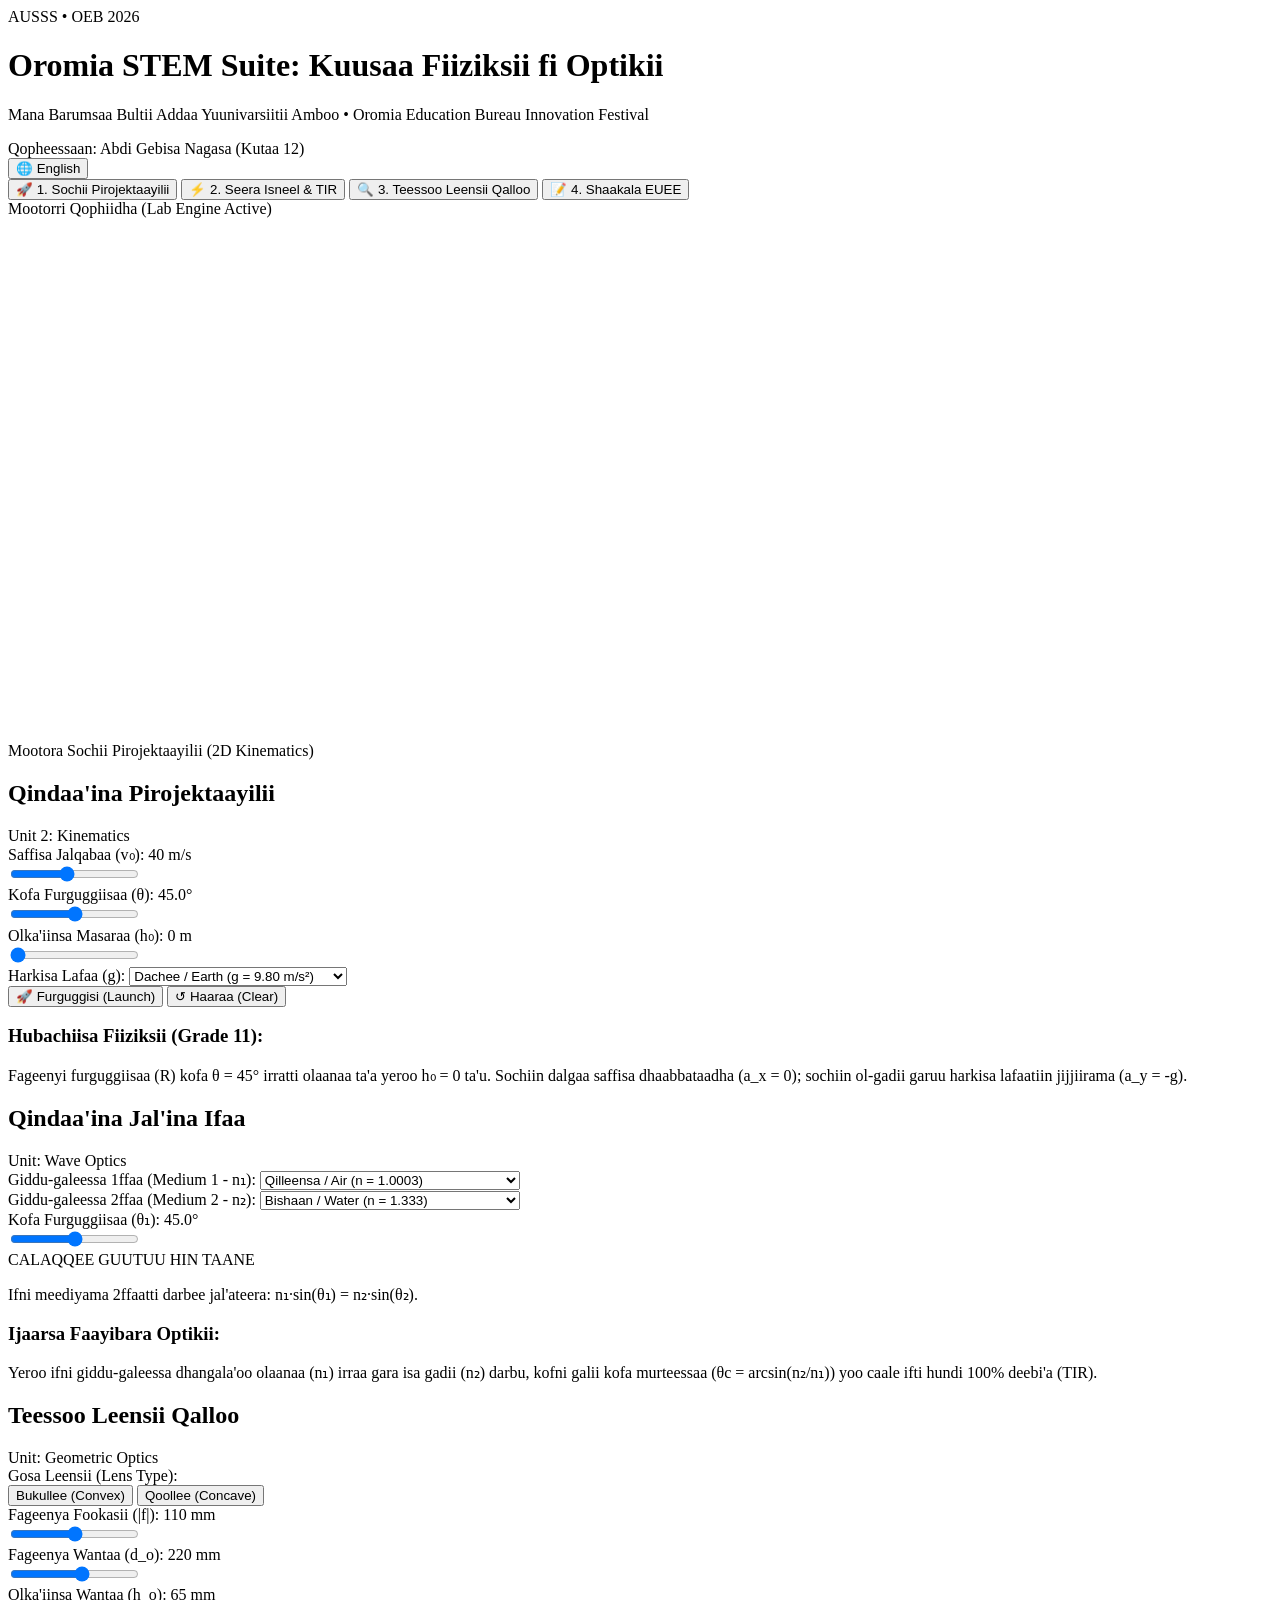
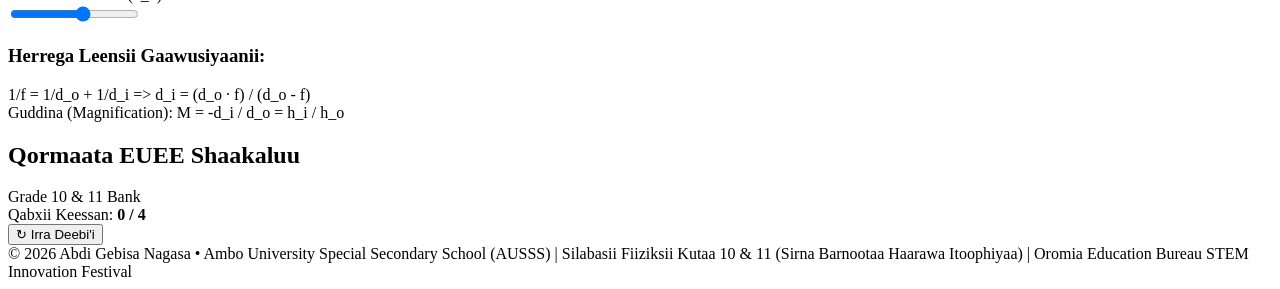
==== index.html @ c4fb2322 "Rename code (7).html to index.html" ====
<!DOCTYPE html>
<html lang="om">
<head>
  <meta charset="UTF-8" />
  <meta name="viewport" content="width=device-width, initial-scale=1.0" />
  <title>Oromia STEM Suite: Physics & Optics Lab | AUSSS</title>
  <meta name="description" content="Flagship STEM Workstation: 2D Projectile Motion, Snell's Law & TIR, Thin Lens Ray-Tracing, and EUEE National Exam Preparation. Created by Abdi Gebisa Nagasa (AUSSS) for the Oromia Education Bureau Innovation Festival 2026." />
  <link rel="stylesheet" href="style.css" />
  <link rel="preconnect" href="https://fonts.googleapis.com">
  <link rel="preconnect" href="https://fonts.gstatic.com" crossorigin>
  <link href="https://fonts.googleapis.com/css2?family=JetBrains+Mono:wght@400;600;700&family=Plus+Jakarta+Sans:wght@400;600;700;800&display=swap" rel="stylesheet">
</head>
<body>

  <!-- Top Technical Header -->
  <header class="app-header">
    <div class="header-brand">
      <div class="ausss-pill">AUSSS • OEB 2026</div>
      <div class="title-block">
        <h1 id="app-title">Oromia STEM Suite: Kuusaa Fiiziksii fi Optikii</h1>
        <p class="subtitle" id="app-subtitle">
          Mana Barumsaa Bultii Addaa Yuunivarsiitii Amboo • Oromia Education Bureau Innovation Festival
        </p>
      </div>
    </div>
    <div class="header-tools">
      <div class="dev-tag">
        <span class="dev-lbl" id="dev-lbl">Qopheessaan:</span>
        <span class="dev-name">Abdi Gebisa Nagasa (Kutaa 12)</span>
      </div>
      <button id="lang-toggle-btn" class="lang-toggle-btn" type="button" aria-label="Toggle language">
        <span class="lang-flag" aria-hidden="true">🌐</span>
        <span id="lang-current">English</span>
      </button>
    </div>
  </header>

  <!-- Technical Navigation Shelf -->
  <nav class="nav-shelf">
    <div class="mode-tabs" role="tablist">
      <button class="tab-btn active" role="tab" aria-selected="true" data-tab="projectile" id="tab-proj">
        <span class="tab-icon" aria-hidden="true">🚀</span>
        <span id="tab-lbl-proj">1. Sochii Pirojektaayilii</span>
      </button>
      <button class="tab-btn" role="tab" aria-selected="false" data-tab="refraction" id="tab-snell">
        <span class="tab-icon" aria-hidden="true">⚡</span>
        <span id="tab-lbl-snell">2. Seera Isneel & TIR</span>
      </button>
      <button class="tab-btn" role="tab" aria-selected="false" data-tab="lens" id="tab-lens">
        <span class="tab-icon" aria-hidden="true">🔍</span>
        <span id="tab-lbl-lens">3. Teessoo Leensii Qalloo</span>
      </button>
      <button class="tab-btn" role="tab" aria-selected="false" data-tab="euee" id="tab-euee">
        <span class="tab-icon" aria-hidden="true">📝</span>
        <span id="tab-lbl-euee">4. Shaakala EUEE</span>
      </button>
    </div>
    <div class="system-status">
      <span class="sys-dot"></span>
      <span id="sys-status-text">Mootorri Qophiidha (Lab Engine Active)</span>
    </div>
  </nav>

  <!-- Main Workstation Layout -->
  <main class="workstation-grid">

    <!-- Viewport Panel (Canvas & Telemetry) -->
    <section class="canvas-viewport" aria-label="Simulation Display">
      <div class="canvas-frame" id="canvas-frame">
        <canvas id="simCanvas" width="940" height="520"></canvas>
        <div class="canvas-floating-badge" id="canvas-badge">
          <span class="pulse-ring"></span>
          <span id="canvas-mode-text">Mootora Sochii Pirojektaayilii (2D Kinematics)</span>
        </div>
      </div>

      <!-- Real-Time Physics Telemetry Deck -->
      <div class="telemetry-bar" id="telemetry-deck">
        <!-- Injected via JavaScript based on active module -->
      </div>
    </section>

    <!-- Interactive Parameter Control Console -->
    <aside class="control-console" aria-label="Control Panel">

      <!-- ================= MODULE 1: PROJECTILE MOTION ================= -->
      <div class="console-module" id="panel-projectile">
        <div class="console-head">
          <h2 id="proj-panel-title">Qindaa'ina Pirojektaayilii</h2>
          <span class="unit-ref">Unit 2: Kinematics</span>
        </div>

        <div class="param-box">
          <div class="param-head">
            <label for="sl-v0" id="lbl-v0">Saffisa Jalqabaa (v₀):</label>
            <span class="num-out" id="out-v0">40 m/s</span>
          </div>
          <input type="range" id="sl-v0" min="5" max="85" step="1" value="40" />
        </div>

        <div class="param-box">
          <div class="param-head">
            <label for="sl-theta" id="lbl-theta">Kofa Furguggiisaa (θ):</label>
            <span class="num-out" id="out-theta">45.0°</span>
          </div>
          <input type="range" id="sl-theta" min="0" max="89" step="0.5" value="45" />
        </div>

        <div class="param-box">
          <div class="param-head">
            <label for="sl-h0" id="lbl-h0">Olka'iinsa Masaraa (h₀):</label>
            <span class="num-out" id="out-h0">0 m</span>
          </div>
          <input type="range" id="sl-h0" min="0" max="60" step="1" value="0" />
        </div>

        <div class="param-box">
          <label for="sel-gravity" id="lbl-gravity">Harkisa Lafaa (g):</label>
          <select id="sel-gravity" class="tech-select">
            <option value="9.80" selected>Dachee / Earth (g = 9.80 m/s²)</option>
            <option value="1.62">Ji'a / Moon (g = 1.62 m/s²)</option>
            <option value="3.71">Maarsii / Mars (g = 3.71 m/s²)</option>
            <option value="24.79">Jupitarii / Jupiter (g = 24.79 m/s²)</option>
          </select>
        </div>

        <div class="btn-cluster">
          <button id="btn-launch-proj" class="btn-action primary" type="button">
            🚀 <span id="lbl-btn-launch">Furguggisi (Launch)</span>
          </button>
          <button id="btn-reset-proj" class="btn-action secondary" type="button">
            ↺ <span id="lbl-btn-reset-proj">Haaraa (Clear)</span>
          </button>
        </div>

        <div class="pedagogy-card">
          <h3 id="proj-pedagogy-title">Hubachiisa Fiiziksii (Grade 11):</h3>
          <p id="proj-pedagogy-body">
            Fageenyi furguggiisaa (R) kofa θ = 45° irratti olaanaa ta'a yeroo h₀ = 0 ta'u. Sochiin dalgaa saffisa dhaabbataadha (a_x = 0); sochiin ol-gadii garuu harkisa lafaatiin jijjiirama (a_y = -g).
          </p>
        </div>
      </div>

      <!-- ================= MODULE 2: SNELL'S LAW & REFRACTION ================= -->
      <div class="console-module hidden" id="panel-refraction">
        <div class="console-head">
          <h2 id="snell-panel-title">Qindaa'ina Jal'ina Ifaa</h2>
          <span class="unit-ref">Unit: Wave Optics</span>
        </div>

        <div class="param-box">
          <label for="sel-med1" id="lbl-med1">Giddu-galeessa 1ffaa (Medium 1 - n₁):</label>
          <select id="sel-med1" class="tech-select">
            <option value="1.0000">Qilleensa Duwwaa / Vacuum (n = 1.000)</option>
            <option value="1.0003" selected>Qilleensa / Air (n = 1.0003)</option>
            <option value="1.3330">Bishaan / Water (n = 1.333)</option>
            <option value="1.5200">Gilaasii / Crown Glass (n = 1.520)</option>
            <option value="1.6600">Gilaasii Filitii / Flint Glass (n = 1.660)</option>
            <option value="2.4200">Daayimandii / Diamond (n = 2.420)</option>
          </select>
        </div>

        <div class="param-box">
          <label for="sel-med2" id="lbl-med2">Giddu-galeessa 2ffaa (Medium 2 - n₂):</label>
          <select id="sel-med2" class="tech-select">
            <option value="1.0000">Qilleensa Duwwaa / Vacuum (n = 1.000)</option>
            <option value="1.0003">Qilleensa / Air (n = 1.0003)</option>
            <option value="1.3330" selected>Bishaan / Water (n = 1.333)</option>
            <option value="1.5200">Gilaasii / Crown Glass (n = 1.520)</option>
            <option value="1.6600">Gilaasii Filitii / Flint Glass (n = 1.660)</option>
            <option value="2.4200">Daayimandii / Diamond (n = 2.420)</option>
          </select>
        </div>

        <div class="param-box">
          <div class="param-head">
            <label for="sl-theta1" id="lbl-theta1">Kofa Furguggiisaa (θ₁):</label>
            <span class="num-out" id="out-theta1">45.0°</span>
          </div>
          <input type="range" id="sl-theta1" min="0" max="89.5" step="0.5" value="45" />
        </div>

        <div id="tir-status-card" class="tir-status-box">
          <div class="tir-badge" id="tir-badge">CALAQQEE GUUTUU HIN TAANE</div>
          <p class="tir-desc" id="tir-desc">
            Ifni meediyama 2ffaatti darbee jal'ateera: n₁·sin(θ₁) = n₂·sin(θ₂).
          </p>
        </div>

        <div class="pedagogy-card">
          <h3 id="snell-pedagogy-title">Ijaarsa Faayibara Optikii:</h3>
          <p id="snell-pedagogy-body">
            Yeroo ifni giddu-galeessa dhangala'oo olaanaa (n₁) irraa gara isa gadii (n₂) darbu, kofni galii kofa murteessaa (θc = arcsin(n₂/n₁)) yoo caale ifti hundi 100% deebi'a (TIR).
          </p>
        </div>
      </div>

      <!-- ================= MODULE 3: THIN LENS BENCH ================= -->
      <div class="console-module hidden" id="panel-lens">
        <div class="console-head">
          <h2 id="lens-panel-title">Teessoo Leensii Qalloo</h2>
          <span class="unit-ref">Unit: Geometric Optics</span>
        </div>

        <div class="param-box">
          <label id="lbl-lens-type">Gosa Leensii (Lens Type):</label>
          <div class="btn-toggle">
            <button id="btn-convex" class="active" type="button">Bukullee (Convex)</button>
            <button id="btn-concave" type="button">Qoollee (Concave)</button>
          </div>
        </div>

        <div class="param-box">
          <div class="param-head">
            <label for="sl-focal" id="lbl-focal">Fageenya Fookasii (|f|):</label>
            <span class="num-out" id="out-focal">110 mm</span>
          </div>
          <input type="range" id="sl-focal" min="40" max="180" step="5" value="110" />
        </div>

        <div class="param-box">
          <div class="param-head">
            <label for="sl-do" id="lbl-do">Fageenya Wantaa (d_o):</label>
            <span class="num-out" id="out-do">220 mm</span>
          </div>
          <input type="range" id="sl-do" min="40" max="360" step="2" value="220" />
        </div>

        <div class="param-box">
          <div class="param-head">
            <label for="sl-ho" id="lbl-ho">Olka'iinsa Wantaa (h_o):</label>
            <span class="num-out" id="out-ho">65 mm</span>
          </div>
          <input type="range" id="sl-ho" min="20" max="100" step="2" value="65" />
        </div>

        <div class="pedagogy-card">
          <h3 id="lens-pedagogy-title">Herrega Leensii Gaawusiyaanii:</h3>
          <p id="lens-pedagogy-body">
            1/f = 1/d_o + 1/d_i  =>  d_i = (d_o · f) / (d_o - f)<br />
            Guddina (Magnification): M = -d_i / d_o = h_i / h_o
          </p>
        </div>
      </div>

      <!-- ================= MODULE 4: EUEE PREP ================= -->
      <div class="console-module hidden" id="panel-euee">
        <div class="console-head">
          <h2 id="euee-panel-title">Qormaata EUEE Shaakaluu</h2>
          <span class="unit-ref">Grade 10 & 11 Bank</span>
        </div>

        <div class="euee-quiz-container" id="quiz-container">
          <!-- Dynamically populated by JavaScript -->
        </div>

        <div class="quiz-score-board">
          <div class="score-readout">
            <span id="score-label">Qabxii Keessan:</span>
            <strong id="score-value">0 / 4</strong>
          </div>
          <button id="btn-quiz-reset" class="btn-action secondary" type="button">
            ↻ <span id="lbl-quiz-reset">Irra Deebi'i</span>
          </button>
        </div>
      </div>

    </aside>
  </main>

  <!-- Technical Footer -->
  <footer class="app-footer">
    <div class="footer-core">
      <span>© 2026 Abdi Gebisa Nagasa • Ambo University Special Secondary School (AUSSS)</span>
      <span class="footer-divider">|</span>
      <span id="footer-curriculum">Silabasii Fiiziksii Kutaa 10 & 11 (Sirna Barnootaa Haarawa Itoophiyaa)</span>
      <span class="footer-divider">|</span>
      <span>Oromia Education Bureau STEM Innovation Festival</span>
    </div>
  </footer>

  <script src="script.js"></script>
</body>
</html>
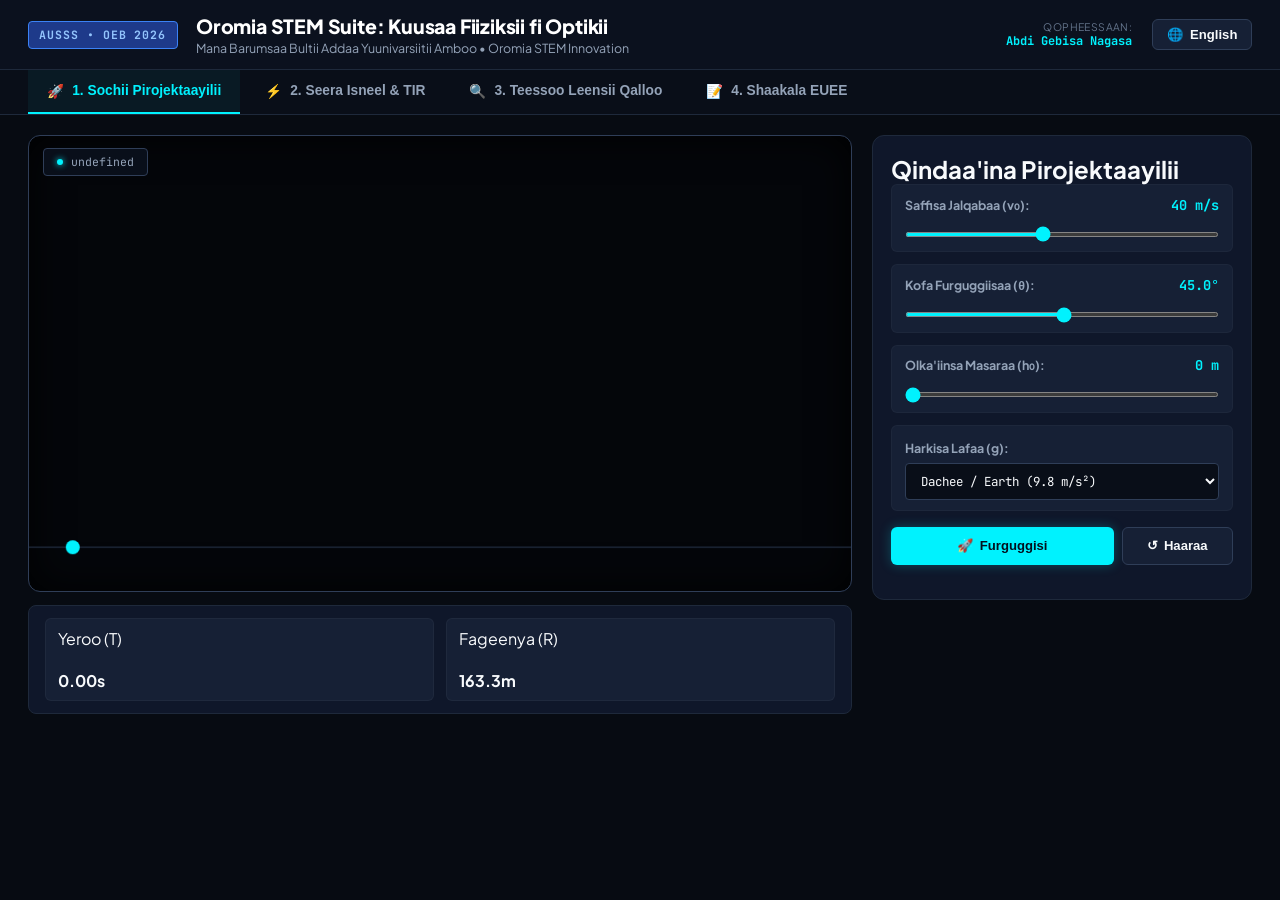
==== commit 429d5787: "Rename code (8).html to index.html" ====
--- a/index.html
+++ b/index.html
@@ -4,280 +4,130 @@
   <meta charset="UTF-8" />
   <meta name="viewport" content="width=device-width, initial-scale=1.0" />
   <title>Oromia STEM Suite: Physics & Optics Lab | AUSSS</title>
-  <meta name="description" content="Flagship STEM Workstation: 2D Projectile Motion, Snell's Law & TIR, Thin Lens Ray-Tracing, and EUEE National Exam Preparation. Created by Abdi Gebisa Nagasa (AUSSS) for the Oromia Education Bureau Innovation Festival 2026." />
   <link rel="stylesheet" href="style.css" />
-  <link rel="preconnect" href="https://fonts.googleapis.com">
-  <link rel="preconnect" href="https://fonts.gstatic.com" crossorigin>
-  <link href="https://fonts.googleapis.com/css2?family=JetBrains+Mono:wght@400;600;700&family=Plus+Jakarta+Sans:wght@400;600;700;800&display=swap" rel="stylesheet">
+  <link href="https://fonts.googleapis.com/css2?family=JetBrains+Mono:wght@400;700&family=Plus+Jakarta+Sans:wght@400;700;800&display=swap" rel="stylesheet">
 </head>
 <body>
 
-  <!-- Top Technical Header -->
   <header class="app-header">
     <div class="header-brand">
       <div class="ausss-pill">AUSSS • OEB 2026</div>
       <div class="title-block">
         <h1 id="app-title">Oromia STEM Suite: Kuusaa Fiiziksii fi Optikii</h1>
-        <p class="subtitle" id="app-subtitle">
-          Mana Barumsaa Bultii Addaa Yuunivarsiitii Amboo • Oromia Education Bureau Innovation Festival
-        </p>
+        <p class="subtitle" id="app-subtitle">Mana Barumsaa Bultii Addaa Yuunivarsiitii Amboo • Oromia STEM Innovation</p>
       </div>
     </div>
     <div class="header-tools">
       <div class="dev-tag">
         <span class="dev-lbl" id="dev-lbl">Qopheessaan:</span>
-        <span class="dev-name">Abdi Gebisa Nagasa (Kutaa 12)</span>
+        <span class="dev-name">Abdi Gebisa Nagasa</span>
       </div>
-      <button id="lang-toggle-btn" class="lang-toggle-btn" type="button" aria-label="Toggle language">
-        <span class="lang-flag" aria-hidden="true">🌐</span>
-        <span id="lang-current">English</span>
+      <button id="lang-toggle-btn" class="lang-toggle-btn" onclick="toggleLanguage()">
+        🌐 <span id="lang-current">English</span>
       </button>
     </div>
   </header>
 
-  <!-- Technical Navigation Shelf -->
   <nav class="nav-shelf">
-    <div class="mode-tabs" role="tablist">
-      <button class="tab-btn active" role="tab" aria-selected="true" data-tab="projectile" id="tab-proj">
-        <span class="tab-icon" aria-hidden="true">🚀</span>
-        <span id="tab-lbl-proj">1. Sochii Pirojektaayilii</span>
-      </button>
-      <button class="tab-btn" role="tab" aria-selected="false" data-tab="refraction" id="tab-snell">
-        <span class="tab-icon" aria-hidden="true">⚡</span>
-        <span id="tab-lbl-snell">2. Seera Isneel & TIR</span>
-      </button>
-      <button class="tab-btn" role="tab" aria-selected="false" data-tab="lens" id="tab-lens">
-        <span class="tab-icon" aria-hidden="true">🔍</span>
-        <span id="tab-lbl-lens">3. Teessoo Leensii Qalloo</span>
-      </button>
-      <button class="tab-btn" role="tab" aria-selected="false" data-tab="euee" id="tab-euee">
-        <span class="tab-icon" aria-hidden="true">📝</span>
-        <span id="tab-lbl-euee">4. Shaakala EUEE</span>
-      </button>
-    </div>
-    <div class="system-status">
-      <span class="sys-dot"></span>
-      <span id="sys-status-text">Mootorri Qophiidha (Lab Engine Active)</span>
+    <div class="mode-tabs">
+      <button class="tab-btn active" id="tab-projectile" onclick="switchTab('projectile')">🚀 <span id="tab-lbl-proj">1. Sochii Pirojektaayilii</span></button>
+      <button class="tab-btn" id="tab-refraction" onclick="switchTab('refraction')">⚡ <span id="tab-lbl-snell">2. Seera Isneel & TIR</span></button>
+      <button class="tab-btn" id="tab-lens" onclick="switchTab('lens')">🔍 <span id="tab-lbl-lens">3. Teessoo Leensii Qalloo</span></button>
+      <button class="tab-btn" id="tab-euee" onclick="switchTab('euee')">📝 <span id="tab-lbl-euee">4. Shaakala EUEE</span></button>
     </div>
   </nav>
 
-  <!-- Main Workstation Layout -->
   <main class="workstation-grid">
+    <section class="canvas-viewport">
+      <div class="canvas-frame">
+        <canvas id="simCanvas" width="940" height="520"></canvas>
+        <div class="canvas-floating-badge"><span class="pulse-ring"></span> <span id="canvas-mode-text">Mootora Sochii Pirojektaayilii</span></div>
+      </div>
+      <div class="telemetry-bar" id="telemetry-deck"></div>
+    </section>
 
-    <!-- Viewport Panel (Canvas & Telemetry) -->
-    <section class="canvas-viewport" aria-label="Simulation Display">
-      <div class="canvas-frame" id="canvas-frame">
-        <canvas id="simCanvas" width="940" height="520"></canvas>
-        <div class="canvas-floating-badge" id="canvas-badge">
-          <span class="pulse-ring"></span>
-          <span id="canvas-mode-text">Mootora Sochii Pirojektaayilii (2D Kinematics)</span>
+    <aside class="control-console">
+      <!-- PANEL 1: PROJECTILE -->
+      <div class="console-module" id="panel-projectile">
+        <h2 id="proj-panel-title">Qindaa'ina Pirojektaayilii</h2>
+        <div class="param-box">
+            <div class="param-head"><label id="lbl-v0">Saffisa Jalqabaa (v₀):</label><span class="num-out" id="out-v0">40 m/s</span></div>
+            <input type="range" id="sl-v0" min="5" max="85" value="40" oninput="updatePhysics()">
+        </div>
+        <div class="param-box">
+            <div class="param-head"><label id="lbl-theta">Kofa Furguggiisaa (θ):</label><span class="num-out" id="out-theta">45.0°</span></div>
+            <input type="range" id="sl-theta" min="0" max="89" step="0.5" value="45" oninput="updatePhysics()">
+        </div>
+        <div class="param-box">
+            <div class="param-head"><label id="lbl-h0">Olka'iinsa Masaraa (h₀):</label><span class="num-out" id="out-h0">0 m</span></div>
+            <input type="range" id="sl-h0" min="0" max="60" value="0" oninput="updatePhysics()">
+        </div>
+        <div class="param-box">
+            <label id="lbl-gravity">Harkisa Lafaa (g):</label>
+            <select id="sel-gravity" class="tech-select" onchange="updatePhysics()">
+                <option value="9.80">Dachee / Earth (9.8 m/s²)</option>
+                <option value="1.62">Ji'a / Moon (1.6 m/s²)</option>
+            </select>
+        </div>
+        <div class="btn-cluster">
+            <button class="btn-action primary" onclick="launchProjectile()">🚀 <span id="lbl-btn-launch">Furguggisi</span></button>
+            <button class="btn-action secondary" onclick="resetProjectile()">↺ <span id="lbl-btn-reset-proj">Haaraa</span></button>
         </div>
       </div>
 
-      <!-- Real-Time Physics Telemetry Deck -->
-      <div class="telemetry-bar" id="telemetry-deck">
-        <!-- Injected via JavaScript based on active module -->
-      </div>
-    </section>
-
-    <!-- Interactive Parameter Control Console -->
-    <aside class="control-console" aria-label="Control Panel">
-
-      <!-- ================= MODULE 1: PROJECTILE MOTION ================= -->
-      <div class="console-module" id="panel-projectile">
-        <div class="console-head">
-          <h2 id="proj-panel-title">Qindaa'ina Pirojektaayilii</h2>
-          <span class="unit-ref">Unit 2: Kinematics</span>
-        </div>
-
+      <!-- PANEL 2: SNELL -->
+      <div class="console-module hidden" id="panel-refraction">
+        <h2 id="snell-panel-title">Qindaa'ina Jal'ina Ifaa</h2>
         <div class="param-box">
-          <div class="param-head">
-            <label for="sl-v0" id="lbl-v0">Saffisa Jalqabaa (v₀):</label>
-            <span class="num-out" id="out-v0">40 m/s</span>
-          </div>
-          <input type="range" id="sl-v0" min="5" max="85" step="1" value="40" />
-        </div>
-
-        <div class="param-box">
-          <div class="param-head">
-            <label for="sl-theta" id="lbl-theta">Kofa Furguggiisaa (θ):</label>
-            <span class="num-out" id="out-theta">45.0°</span>
-          </div>
-          <input type="range" id="sl-theta" min="0" max="89" step="0.5" value="45" />
-        </div>
-
-        <div class="param-box">
-          <div class="param-head">
-            <label for="sl-h0" id="lbl-h0">Olka'iinsa Masaraa (h₀):</label>
-            <span class="num-out" id="out-h0">0 m</span>
-          </div>
-          <input type="range" id="sl-h0" min="0" max="60" step="1" value="0" />
-        </div>
-
-        <div class="param-box">
-          <label for="sel-gravity" id="lbl-gravity">Harkisa Lafaa (g):</label>
-          <select id="sel-gravity" class="tech-select">
-            <option value="9.80" selected>Dachee / Earth (g = 9.80 m/s²)</option>
-            <option value="1.62">Ji'a / Moon (g = 1.62 m/s²)</option>
-            <option value="3.71">Maarsii / Mars (g = 3.71 m/s²)</option>
-            <option value="24.79">Jupitarii / Jupiter (g = 24.79 m/s²)</option>
+          <label id="lbl-med1">Giddu-galeessa 1ffaa (n₁):</label>
+          <select id="sel-med1" class="tech-select" onchange="updatePhysics()">
+            <option value="1.0003">Qilleensa / Air</option>
+            <option value="1.333">Bishaan / Water</option>
+            <option value="1.52">Gilaasii / Glass</option>
           </select>
         </div>
+        <div class="param-box">
+          <label id="lbl-med2">Giddu-galeessa 2ffaa (n₂):</label>
+          <select id="sel-med2" class="tech-select" onchange="updatePhysics()">
+            <option value="1.333">Bishaan / Water</option>
+            <option value="1.0003">Qilleensa / Air</option>
+            <option value="2.42">Daayimandii / Diamond</option>
+          </select>
+        </div>
+        <div class="param-box">
+          <div class="param-head"><label id="lbl-theta1">Kofa Furguggiisaa (θ₁):</label><span class="num-out" id="out-theta1">45.0°</span></div>
+          <input type="range" id="sl-theta1" min="0" max="89.5" step="0.5" value="45" oninput="updatePhysics()">
+        </div>
+        <div id="tir-status-card" class="tir-status-box"><div class="tir-badge" id="tir-badge">NORMAL</div><p id="tir-desc">n₁·sin(θ₁) = n₂·sin(θ₂)</p></div>
+      </div>
 
-        <div class="btn-cluster">
-          <button id="btn-launch-proj" class="btn-action primary" type="button">
-            🚀 <span id="lbl-btn-launch">Furguggisi (Launch)</span>
-          </button>
-          <button id="btn-reset-proj" class="btn-action secondary" type="button">
-            ↺ <span id="lbl-btn-reset-proj">Haaraa (Clear)</span>
-          </button>
+      <!-- PANEL 3: LENS -->
+      <div class="console-module hidden" id="panel-lens">
+        <h2 id="lens-panel-title">Teessoo Leensii Qalloo</h2>
+        <div class="param-box">
+          <div class="btn-toggle">
+            <button id="btn-convex" class="active" onclick="setLensType('convex')">Bukullee</button>
+            <button id="btn-concave" onclick="setLensType('concave')">Qoollee</button>
+          </div>
         </div>
-
-        <div class="pedagogy-card">
-          <h3 id="proj-pedagogy-title">Hubachiisa Fiiziksii (Grade 11):</h3>
-          <p id="proj-pedagogy-body">
-            Fageenyi furguggiisaa (R) kofa θ = 45° irratti olaanaa ta'a yeroo h₀ = 0 ta'u. Sochiin dalgaa saffisa dhaabbataadha (a_x = 0); sochiin ol-gadii garuu harkisa lafaatiin jijjiirama (a_y = -g).
-          </p>
+        <div class="param-box">
+          <div class="param-head"><label id="lbl-focal">Fageenya Fookasii:</label><span class="num-out" id="out-focal">100mm</span></div>
+          <input type="range" id="sl-focal" min="40" max="180" value="100" oninput="updatePhysics()">
+        </div>
+        <div class="param-box">
+          <div class="param-head"><label id="lbl-do">Fageenya Wantaa:</label><span class="num-out" id="out-do">200mm</span></div>
+          <input type="range" id="sl-do" min="30" max="360" value="200" oninput="updatePhysics()">
         </div>
       </div>
 
-      <!-- ================= MODULE 2: SNELL'S LAW & REFRACTION ================= -->
-      <div class="console-module hidden" id="panel-refraction">
-        <div class="console-head">
-          <h2 id="snell-panel-title">Qindaa'ina Jal'ina Ifaa</h2>
-          <span class="unit-ref">Unit: Wave Optics</span>
-        </div>
-
-        <div class="param-box">
-          <label for="sel-med1" id="lbl-med1">Giddu-galeessa 1ffaa (Medium 1 - n₁):</label>
-          <select id="sel-med1" class="tech-select">
-            <option value="1.0000">Qilleensa Duwwaa / Vacuum (n = 1.000)</option>
-            <option value="1.0003" selected>Qilleensa / Air (n = 1.0003)</option>
-            <option value="1.3330">Bishaan / Water (n = 1.333)</option>
-            <option value="1.5200">Gilaasii / Crown Glass (n = 1.520)</option>
-            <option value="1.6600">Gilaasii Filitii / Flint Glass (n = 1.660)</option>
-            <option value="2.4200">Daayimandii / Diamond (n = 2.420)</option>
-          </select>
-        </div>
-
-        <div class="param-box">
-          <label for="sel-med2" id="lbl-med2">Giddu-galeessa 2ffaa (Medium 2 - n₂):</label>
-          <select id="sel-med2" class="tech-select">
-            <option value="1.0000">Qilleensa Duwwaa / Vacuum (n = 1.000)</option>
-            <option value="1.0003">Qilleensa / Air (n = 1.0003)</option>
-            <option value="1.3330" selected>Bishaan / Water (n = 1.333)</option>
-            <option value="1.5200">Gilaasii / Crown Glass (n = 1.520)</option>
-            <option value="1.6600">Gilaasii Filitii / Flint Glass (n = 1.660)</option>
-            <option value="2.4200">Daayimandii / Diamond (n = 2.420)</option>
-          </select>
-        </div>
-
-        <div class="param-box">
-          <div class="param-head">
-            <label for="sl-theta1" id="lbl-theta1">Kofa Furguggiisaa (θ₁):</label>
-            <span class="num-out" id="out-theta1">45.0°</span>
-          </div>
-          <input type="range" id="sl-theta1" min="0" max="89.5" step="0.5" value="45" />
-        </div>
-
-        <div id="tir-status-card" class="tir-status-box">
-          <div class="tir-badge" id="tir-badge">CALAQQEE GUUTUU HIN TAANE</div>
-          <p class="tir-desc" id="tir-desc">
-            Ifni meediyama 2ffaatti darbee jal'ateera: n₁·sin(θ₁) = n₂·sin(θ₂).
-          </p>
-        </div>
-
-        <div class="pedagogy-card">
-          <h3 id="snell-pedagogy-title">Ijaarsa Faayibara Optikii:</h3>
-          <p id="snell-pedagogy-body">
-            Yeroo ifni giddu-galeessa dhangala'oo olaanaa (n₁) irraa gara isa gadii (n₂) darbu, kofni galii kofa murteessaa (θc = arcsin(n₂/n₁)) yoo caale ifti hundi 100% deebi'a (TIR).
-          </p>
-        </div>
+      <!-- PANEL 4: EUEE -->
+      <div class="console-module hidden" id="panel-euee">
+        <h2 id="euee-panel-title">Shaakala Qormaata EUEE</h2>
+        <div id="quiz-container"></div>
+        <div class="quiz-score-board"><span id="score-label">Score:</span> <strong id="score-value">0/0</strong></div>
       </div>
-
-      <!-- ================= MODULE 3: THIN LENS BENCH ================= -->
-      <div class="console-module hidden" id="panel-lens">
-        <div class="console-head">
-          <h2 id="lens-panel-title">Teessoo Leensii Qalloo</h2>
-          <span class="unit-ref">Unit: Geometric Optics</span>
-        </div>
-
-        <div class="param-box">
-          <label id="lbl-lens-type">Gosa Leensii (Lens Type):</label>
-          <div class="btn-toggle">
-            <button id="btn-convex" class="active" type="button">Bukullee (Convex)</button>
-            <button id="btn-concave" type="button">Qoollee (Concave)</button>
-          </div>
-        </div>
-
-        <div class="param-box">
-          <div class="param-head">
-            <label for="sl-focal" id="lbl-focal">Fageenya Fookasii (|f|):</label>
-            <span class="num-out" id="out-focal">110 mm</span>
-          </div>
-          <input type="range" id="sl-focal" min="40" max="180" step="5" value="110" />
-        </div>
-
-        <div class="param-box">
-          <div class="param-head">
-            <label for="sl-do" id="lbl-do">Fageenya Wantaa (d_o):</label>
-            <span class="num-out" id="out-do">220 mm</span>
-          </div>
-          <input type="range" id="sl-do" min="40" max="360" step="2" value="220" />
-        </div>
-
-        <div class="param-box">
-          <div class="param-head">
-            <label for="sl-ho" id="lbl-ho">Olka'iinsa Wantaa (h_o):</label>
-            <span class="num-out" id="out-ho">65 mm</span>
-          </div>
-          <input type="range" id="sl-ho" min="20" max="100" step="2" value="65" />
-        </div>
-
-        <div class="pedagogy-card">
-          <h3 id="lens-pedagogy-title">Herrega Leensii Gaawusiyaanii:</h3>
-          <p id="lens-pedagogy-body">
-            1/f = 1/d_o + 1/d_i  =>  d_i = (d_o · f) / (d_o - f)<br />
-            Guddina (Magnification): M = -d_i / d_o = h_i / h_o
-          </p>
-        </div>
-      </div>
-
-      <!-- ================= MODULE 4: EUEE PREP ================= -->
-      <div class="console-module hidden" id="panel-euee">
-        <div class="console-head">
-          <h2 id="euee-panel-title">Qormaata EUEE Shaakaluu</h2>
-          <span class="unit-ref">Grade 10 & 11 Bank</span>
-        </div>
-
-        <div class="euee-quiz-container" id="quiz-container">
-          <!-- Dynamically populated by JavaScript -->
-        </div>
-
-        <div class="quiz-score-board">
-          <div class="score-readout">
-            <span id="score-label">Qabxii Keessan:</span>
-            <strong id="score-value">0 / 4</strong>
-          </div>
-          <button id="btn-quiz-reset" class="btn-action secondary" type="button">
-            ↻ <span id="lbl-quiz-reset">Irra Deebi'i</span>
-          </button>
-        </div>
-      </div>
-
     </aside>
   </main>
-
-  <!-- Technical Footer -->
-  <footer class="app-footer">
-    <div class="footer-core">
-      <span>© 2026 Abdi Gebisa Nagasa • Ambo University Special Secondary School (AUSSS)</span>
-      <span class="footer-divider">|</span>
-      <span id="footer-curriculum">Silabasii Fiiziksii Kutaa 10 & 11 (Sirna Barnootaa Haarawa Itoophiyaa)</span>
-      <span class="footer-divider">|</span>
-      <span>Oromia Education Bureau STEM Innovation Festival</span>
-    </div>
-  </footer>
 
   <script src="script.js"></script>
 </body>
--- a/style.css
+++ b/style.css
@@ -0,0 +1,655 @@
+/* =============================================================================
+   OROMIA STEM SUITE - UNIFIED DESIGN SYSTEM
+   Author: Abdi Gebisa Nagasa (AUSSS Grade 12)
+   Theme: Obsidian Research Station (#070b12) with Photonic Neon Accents
+   Zero external dependencies. 100% pure responsive CSS.
+   ============================================================================= */
+
+:root {
+  --bg-deep: #070b12;
+  --bg-shelf: #0b111e;
+  --bg-panel: #0f172a;
+  --bg-card: #162035;
+  --bg-input: #090e18;
+
+  --border-dim: #1e293b;
+  --border-bright: #2f3e58;
+
+  --text-main: #f8fafc;
+  --text-muted: #94a3b8;
+  --text-dim: #64748b;
+
+  --accent-cyan: #00f2fe;
+  --accent-cyan-glow: rgba(0, 242, 254, 0.25);
+  --accent-emerald: #10b981;
+  --accent-emerald-glow: rgba(16, 185, 129, 0.25);
+  --accent-amber: #f59e0b;
+  --accent-rose: #f43f5e;
+  --accent-blue: #3b82f6;
+
+  --font-mono: "JetBrains Mono", Consolas, Menlo, monospace;
+  --font-sans: "Plus Jakarta Sans", -apple-system, BlinkMacSystemFont, "Segoe UI", Roboto, sans-serif;
+  --transition: all 0.2s cubic-bezier(0.4, 0, 0.2, 1);
+}
+
+* {
+  margin: 0;
+  padding: 0;
+  box-sizing: border-box;
+}
+
+body {
+  background-color: var(--bg-deep);
+  color: var(--text-main);
+  font-family: var(--font-sans);
+  min-height: 100vh;
+  display: flex;
+  flex-direction: column;
+  overflow-x: hidden;
+}
+
+/* ----------------- TOP HEADER ----------------- */
+.app-header {
+  background: var(--bg-shelf);
+  border-bottom: 1px solid var(--border-dim);
+  padding: 0.85rem 1.75rem;
+  display: flex;
+  justify-content: space-between;
+  align-items: center;
+  gap: 1.5rem;
+}
+
+.header-brand {
+  display: flex;
+  align-items: center;
+  gap: 1.15rem;
+}
+
+.ausss-pill {
+  background: #1e3a8a;
+  color: #93c5fd;
+  border: 1px solid #3b82f6;
+  font-family: var(--font-mono);
+  font-size: 0.72rem;
+  font-weight: 700;
+  letter-spacing: 0.08em;
+  padding: 0.35rem 0.65rem;
+  border-radius: 4px;
+  white-space: nowrap;
+}
+
+.title-block h1 {
+  font-size: 1.22rem;
+  font-weight: 800;
+  color: #ffffff;
+  letter-spacing: -0.01em;
+}
+
+.title-block .subtitle {
+  font-size: 0.78rem;
+  color: var(--text-muted);
+  margin-top: 2px;
+}
+
+.header-tools {
+  display: flex;
+  align-items: center;
+  gap: 1.25rem;
+}
+
+.dev-tag {
+  display: flex;
+  flex-direction: column;
+  align-items: flex-end;
+  font-size: 0.75rem;
+  line-height: 1.3;
+}
+
+.dev-lbl {
+  color: var(--text-dim);
+  text-transform: uppercase;
+  font-size: 0.65rem;
+  letter-spacing: 0.04em;
+}
+
+.dev-name {
+  color: var(--accent-cyan);
+  font-weight: 700;
+  font-family: var(--font-mono);
+}
+
+.lang-toggle-btn {
+  background: var(--bg-card);
+  border: 1px solid var(--border-bright);
+  color: var(--text-main);
+  padding: 0.45rem 0.85rem;
+  border-radius: 6px;
+  font-size: 0.82rem;
+  font-weight: 700;
+  cursor: pointer;
+  display: inline-flex;
+  align-items: center;
+  gap: 0.45rem;
+  transition: var(--transition);
+}
+
+.lang-toggle-btn:hover {
+  border-color: var(--accent-cyan);
+  background: #1e2c45;
+  transform: translateY(-1px);
+}
+
+/* ----------------- SUB-NAVIGATION SHELF ----------------- */
+.nav-shelf {
+  background: #090e18;
+  border-bottom: 1px solid var(--border-dim);
+  padding: 0 1.75rem;
+  display: flex;
+  justify-content: space-between;
+  align-items: center;
+}
+
+.mode-tabs {
+  display: flex;
+  gap: 0.35rem;
+}
+
+.tab-btn {
+  background: transparent;
+  border: none;
+  border-bottom: 2.5px solid transparent;
+  color: var(--text-muted);
+  padding: 0.8rem 1.2rem;
+  font-size: 0.86rem;
+  font-weight: 700;
+  cursor: pointer;
+  display: inline-flex;
+  align-items: center;
+  gap: 0.5rem;
+  transition: var(--transition);
+}
+
+.tab-btn:hover {
+  color: #ffffff;
+}
+
+.tab-btn.active {
+  color: var(--accent-cyan);
+  border-bottom-color: var(--accent-cyan);
+  background: rgba(0, 242, 254, 0.05);
+}
+
+.system-status {
+  display: flex;
+  align-items: center;
+  gap: 0.5rem;
+  font-family: var(--font-mono);
+  font-size: 0.72rem;
+  color: var(--text-muted);
+}
+
+.sys-dot {
+  width: 7px;
+  height: 7px;
+  border-radius: 50%;
+  background: var(--accent-emerald);
+  box-shadow: 0 0 8px var(--accent-emerald);
+}
+
+/* ----------------- MAIN WORKBENCH GRID ----------------- */
+.workstation-grid {
+  flex: 1;
+  display: grid;
+  grid-template-columns: 1fr 380px;
+  gap: 1.25rem;
+  padding: 1.25rem 1.75rem;
+  max-width: 1650px;
+  margin: 0 auto;
+  width: 100%;
+}
+
+/* ----------------- CANVAS VIEWPORT ----------------- */
+.canvas-viewport {
+  display: flex;
+  flex-direction: column;
+  gap: 0.85rem;
+}
+
+.canvas-frame {
+  position: relative;
+  background: #04060a;
+  border: 1px solid var(--border-bright);
+  border-radius: 12px;
+  overflow: hidden;
+  box-shadow: inset 0 0 40px rgba(0, 0, 0, 0.9);
+}
+
+#simCanvas {
+  display: block;
+  width: 100%;
+  height: auto;
+  cursor: crosshair;
+}
+
+.canvas-floating-badge {
+  position: absolute;
+  top: 12px;
+  left: 14px;
+  background: rgba(11, 17, 30, 0.85);
+  border: 1px solid var(--border-bright);
+  padding: 0.35rem 0.8rem;
+  border-radius: 4px;
+  font-size: 0.72rem;
+  font-family: var(--font-mono);
+  color: var(--text-muted);
+  display: inline-flex;
+  align-items: center;
+  gap: 0.5rem;
+  pointer-events: none;
+}
+
+.pulse-ring {
+  width: 6px;
+  height: 6px;
+  border-radius: 50%;
+  background: var(--accent-cyan);
+  box-shadow: 0 0 6px var(--accent-cyan);
+}
+
+/* ----------------- TELEMETRY DOCK ----------------- */
+.telemetry-bar {
+  background: var(--bg-panel);
+  border: 1px solid var(--border-dim);
+  border-radius: 8px;
+  padding: 0.75rem 1rem;
+  display: grid;
+  grid-template-columns: repeat(auto-fit, minmax(150px, 1fr));
+  gap: 0.75rem;
+}
+
+.telemetry-node {
+  background: var(--bg-card);
+  border: 1px solid rgba(255, 255, 255, 0.04);
+  border-radius: 6px;
+  padding: 0.55rem 0.75rem;
+  display: flex;
+  flex-direction: column;
+}
+
+.telemetry-lbl {
+  font-size: 0.68rem;
+  color: var(--text-dim);
+  text-transform: uppercase;
+  font-family: var(--font-mono);
+  letter-spacing: 0.04em;
+  font-weight: 600;
+}
+
+.telemetry-val {
+  font-family: var(--font-mono);
+  font-size: 1.12rem;
+  font-weight: 700;
+  margin-top: 3px;
+  color: #ffffff;
+}
+
+.telemetry-val.cyan { color: var(--accent-cyan); }
+.telemetry-val.emerald { color: var(--accent-emerald); }
+.telemetry-val.amber { color: var(--accent-amber); }
+.telemetry-val.rose { color: var(--accent-rose); }
+
+/* ----------------- CONTROL CONSOLE ----------------- */
+.control-console {
+  background: var(--bg-panel);
+  border: 1px solid var(--border-dim);
+  border-radius: 12px;
+  padding: 1.15rem;
+  height: fit-content;
+}
+
+.console-head {
+  display: flex;
+  justify-content: space-between;
+  align-items: center;
+  border-bottom: 1px solid var(--border-dim);
+  padding-bottom: 0.75rem;
+  margin-bottom: 1rem;
+}
+
+.console-head h2 {
+  font-size: 0.98rem;
+  font-weight: 800;
+  color: #ffffff;
+}
+
+.unit-ref {
+  font-family: var(--font-mono);
+  font-size: 0.68rem;
+  color: var(--accent-cyan);
+  background: rgba(0, 242, 254, 0.08);
+  border: 1px solid rgba(0, 242, 254, 0.2);
+  padding: 2px 6px;
+  border-radius: 4px;
+}
+
+.param-box {
+  background: var(--bg-card);
+  border: 1px solid rgba(255, 255, 255, 0.03);
+  border-radius: 6px;
+  padding: 0.65rem 0.8rem;
+  margin-bottom: 0.75rem;
+}
+
+.param-head {
+  display: flex;
+  justify-content: space-between;
+  align-items: center;
+  margin-bottom: 0.4rem;
+}
+
+.param-head label,
+.param-box label {
+  font-size: 0.78rem;
+  color: var(--text-muted);
+  font-weight: 700;
+}
+
+.num-out {
+  font-family: var(--font-mono);
+  color: var(--accent-cyan);
+  font-size: 0.85rem;
+  font-weight: 700;
+}
+
+input[type="range"] {
+  width: 100%;
+  accent-color: var(--accent-cyan);
+  cursor: pointer;
+  height: 5px;
+  background: var(--bg-input);
+  border-radius: 4px;
+}
+
+.tech-select {
+  width: 100%;
+  background: var(--bg-input);
+  border: 1px solid var(--border-bright);
+  color: var(--text-main);
+  padding: 0.5rem 0.65rem;
+  border-radius: 4px;
+  font-family: var(--font-mono);
+  font-size: 0.78rem;
+  outline: none;
+  margin-top: 0.35rem;
+}
+
+.tech-select:focus {
+  border-color: var(--accent-cyan);
+}
+
+.btn-cluster {
+  display: grid;
+  grid-template-columns: 2fr 1fr;
+  gap: 0.5rem;
+  margin: 1rem 0;
+}
+
+.btn-action {
+  padding: 0.65rem;
+  border-radius: 6px;
+  font-weight: 700;
+  font-size: 0.82rem;
+  cursor: pointer;
+  display: inline-flex;
+  align-items: center;
+  justify-content: center;
+  gap: 0.4rem;
+  border: none;
+  transition: var(--transition);
+}
+
+.btn-action.primary {
+  background: var(--accent-cyan);
+  color: #03101e;
+  box-shadow: 0 0 12px var(--accent-cyan-glow);
+}
+
+.btn-action.primary:hover {
+  background: #33ebff;
+  transform: translateY(-1px);
+}
+
+.btn-action.secondary {
+  background: var(--bg-card);
+  color: var(--text-main);
+  border: 1px solid var(--border-bright);
+}
+
+.btn-action.secondary:hover {
+  background: #202d44;
+}
+
+.pedagogy-card {
+  background: #0b111e;
+  border-left: 3px solid var(--accent-cyan);
+  padding: 0.75rem 0.85rem;
+  border-radius: 0 6px 6px 0;
+  margin-top: 0.85rem;
+}
+
+.pedagogy-card h3 {
+  font-size: 0.74rem;
+  color: var(--accent-cyan);
+  font-weight: 700;
+  margin-bottom: 0.3rem;
+  text-transform: uppercase;
+  letter-spacing: 0.03em;
+}
+
+.pedagogy-card p {
+  font-size: 0.74rem;
+  color: var(--text-muted);
+  line-height: 1.45;
+}
+
+/* ----------------- TOTAL INTERNAL REFLECTION (TIR) BOX ----------------- */
+.tir-status-box {
+  background: rgba(16, 24, 39, 0.6);
+  border: 1px solid var(--border-bright);
+  border-radius: 6px;
+  padding: 0.75rem;
+  margin-top: 0.5rem;
+  transition: var(--transition);
+}
+
+.tir-badge {
+  display: inline-block;
+  font-size: 0.68rem;
+  font-weight: 800;
+  font-family: var(--font-mono);
+  padding: 2px 6px;
+  border-radius: 3px;
+  background: rgba(16, 185, 129, 0.15);
+  color: var(--accent-emerald);
+  border: 1px solid var(--accent-emerald);
+  margin-bottom: 0.35rem;
+}
+
+.tir-status-box.active-tir {
+  background: rgba(244, 63, 94, 0.08);
+  border-color: var(--accent-rose);
+}
+
+.tir-status-box.active-tir .tir-badge {
+  background: rgba(244, 63, 94, 0.2);
+  color: var(--accent-rose);
+  border-color: var(--accent-rose);
+}
+
+.tir-desc {
+  font-size: 0.72rem;
+  color: var(--text-muted);
+  line-height: 1.4;
+}
+
+/* ----------------- LENS TOGGLE BUTTONS ----------------- */
+.btn-toggle {
+  display: flex;
+  background: var(--bg-input);
+  border: 1px solid var(--border-dim);
+  border-radius: 6px;
+  overflow: hidden;
+  margin-top: 0.4rem;
+}
+
+.btn-toggle button {
+  flex: 1;
+  padding: 0.55rem;
+  border: none;
+  background: transparent;
+  color: var(--text-muted);
+  cursor: pointer;
+  font-weight: 700;
+  font-size: 0.78rem;
+  transition: var(--transition);
+}
+
+.btn-toggle button.active {
+  background: var(--accent-cyan);
+  color: #03101e;
+}
+
+/* ----------------- EUEE QUIZ MODULE ----------------- */
+.euee-quiz-container {
+  display: flex;
+  flex-direction: column;
+  gap: 0.85rem;
+  max-height: 480px;
+  overflow-y: auto;
+  padding-right: 4px;
+}
+
+.quiz-card {
+  background: var(--bg-card);
+  border: 1px solid var(--border-dim);
+  border-radius: 6px;
+  padding: 0.85rem;
+}
+
+.quiz-badge {
+  display: inline-block;
+  background: rgba(16, 185, 129, 0.1);
+  color: var(--accent-emerald);
+  font-family: var(--font-mono);
+  font-size: 0.65rem;
+  font-weight: 700;
+  padding: 2px 6px;
+  border-radius: 3px;
+  margin-bottom: 0.4rem;
+}
+
+.quiz-prompt {
+  font-size: 0.78rem;
+  color: var(--text-main);
+  line-height: 1.4;
+  margin-bottom: 0.65rem;
+}
+
+.quiz-options {
+  display: flex;
+  flex-direction: column;
+  gap: 0.35rem;
+}
+
+.quiz-opt-btn {
+  background: #0e1523;
+  border: 1px solid var(--border-dim);
+  color: var(--text-muted);
+  padding: 0.45rem 0.65rem;
+  border-radius: 4px;
+  font-size: 0.74rem;
+  text-align: left;
+  cursor: pointer;
+  transition: var(--transition);
+}
+
+.quiz-opt-btn:hover {
+  background: #172238;
+  color: #ffffff;
+}
+
+.quiz-opt-btn.correct {
+  background: rgba(16, 185, 129, 0.2);
+  border-color: var(--accent-emerald);
+  color: var(--accent-emerald);
+  font-weight: 700;
+}
+
+.quiz-opt-btn.wrong {
+  background: rgba(244, 63, 94, 0.2);
+  border-color: var(--accent-rose);
+  color: var(--accent-rose);
+}
+
+.quiz-score-board {
+  border-top: 1px solid var(--border-dim);
+  padding-top: 0.85rem;
+  margin-top: 0.85rem;
+  display: flex;
+  justify-content: space-between;
+  align-items: center;
+}
+
+.score-readout {
+  font-size: 0.78rem;
+  color: var(--text-muted);
+}
+
+.score-readout strong {
+  font-family: var(--font-mono);
+  color: var(--accent-emerald);
+  font-size: 0.95rem;
+  margin-left: 0.35rem;
+}
+
+/* ----------------- FOOTER ----------------- */
+.app-footer {
+  background: #05080e;
+  border-top: 1px solid var(--border-dim);
+  padding: 0.75rem 1.75rem;
+  font-size: 0.72rem;
+  color: var(--text-dim);
+  margin-top: auto;
+}
+
+.footer-core {
+  display: flex;
+  flex-wrap: wrap;
+  align-items: center;
+  justify-content: center;
+  gap: 0.75rem;
+  text-align: center;
+}
+
+.footer-divider {
+  color: var(--border-bright);
+}
+
+.hidden {
+  display: none !important;
+}
+
+/* ----------------- RESPONSIVE ----------------- */
+@media (max-width: 1080px) {
+  .workstation-grid {
+    grid-template-columns: 1fr;
+  }
+  .app-header {
+    flex-direction: column;
+    align-items: flex-start;
+  }
+  .header-tools {
+    width: 100%;
+    justify-content: space-between;
+  }
+}
